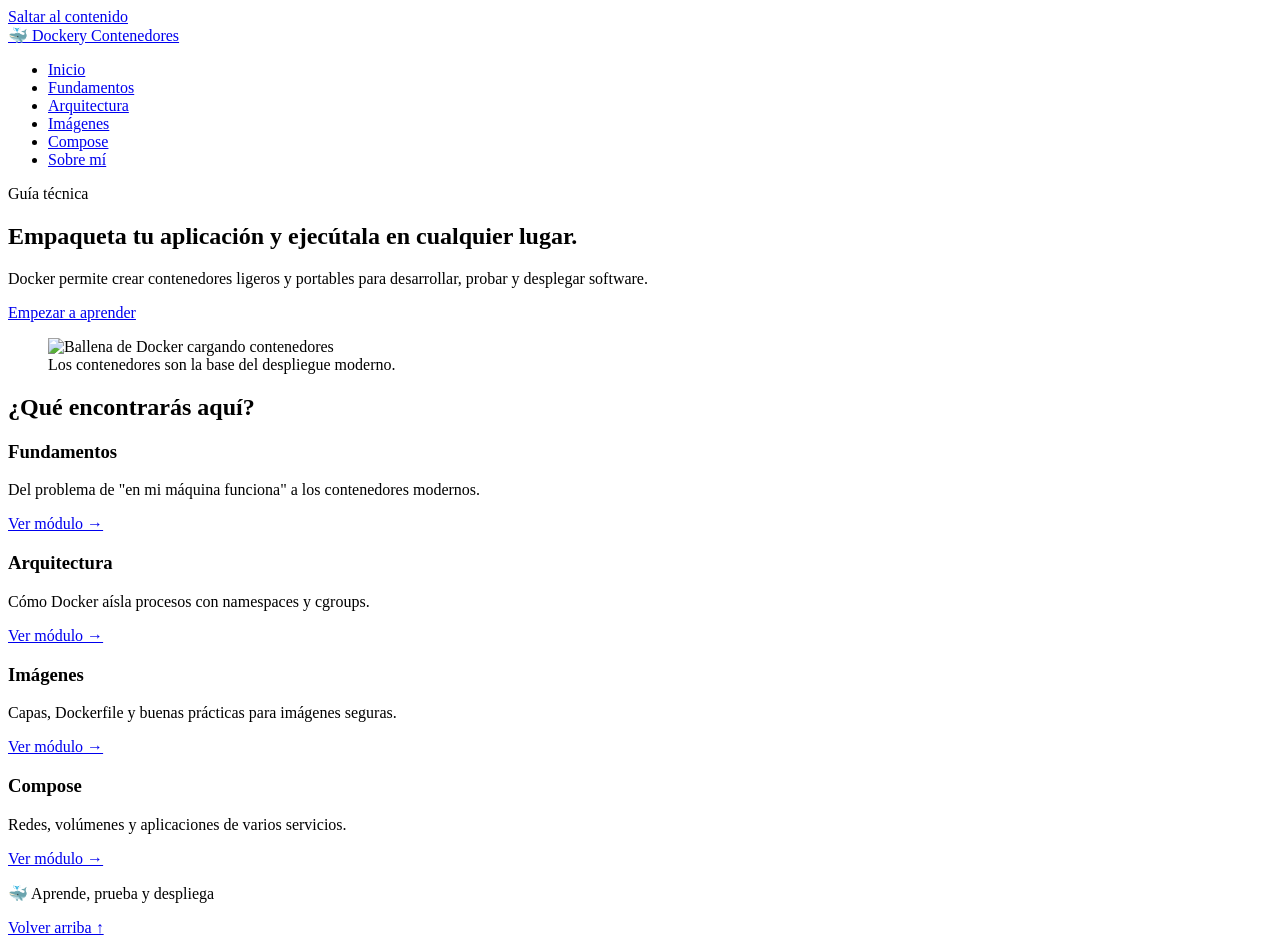
==== index.html @ 551ea1d3 "first commit" ====
<!DOCTYPE html>
<html lang="en">
<head>
    <meta charset="UTF-8">
    <meta name="viewport" content="width=device-width, initial-scale=1.0">
    <meta name="description" content="Aprende qué es Docker y cómo funcionan los contenedores.">
    <title>Inicio | Docker y Contenedores</title>
    <link rel="preconnect" href="https://fonts.googleapis.com">
    <link rel="preconnect" href="https://fonts.gstatic.com" crossorigin>
    <link href="https://fonts.googleapis.com/css2?family=Poppins:wght@400;500;600;700&display=swap" rel="stylesheet">
    <link rel="stylesheet" href="css/estilos.css">
</head>
<body>
    <a class="skip-link" href="#contenido">Saltar al contenido</a>

    <header class="site-header">
        <div class="container header-layout">
            <a class="brand" href="index.html">🐳 Docker<span>y Contenedores</span></a>
            <nav aria-label="Navegación principal">
                <ul class="nav-list">
                    <li><a href="index.html" class="activo" aria-current="page">Inicio</a></li>
                    <li><a href="fundamentos.html">Fundamentos</a></li>
                    <li><a href="arquitectura.html">Arquitectura</a></li>
                    <li><a href="imagenes.html">Imágenes</a></li>
                    <li><a href="compose.html">Compose</a></li>
                    <li><a href="sobre-mi.html">Sobre mí</a></li>
                </ul>
            </nav>
        </div>
    </header>
        <main id="contenido" class="container">
        <section class="hero">
            <div>
                <p class="eyebrow">Guía técnica</p>
                <h1>Empaqueta tu aplicación y ejecútala en cualquier lugar.</h1>
                <p class="lead">Docker permite crear contenedores ligeros y portables para desarrollar, probar y desplegar software.</p>
                <a class="button" href="conceptos.html">Empezar a aprender</a>
            </div>
            <figure>
                <img src="img/DockerDesktop.png" alt="Ballena de Docker cargando contenedores" width="600" height="340">
                <figcaption>Los contenedores son la base del despliegue moderno.</figcaption>
            </figure>
        </section>

        <section>
            <h2>¿Qué encontrarás aquí?</h2>
            <div class="card-list">
                <article class="card">
                    <h3>Fundamentos</h3>
                    <p>Del problema de "en mi máquina funciona" a los contenedores modernos.</p>
                    <a href="fundamentos.html">Ver módulo →</a>
                </article>
                <article class="card">
                    <h3>Arquitectura</h3>
                    <p>Cómo Docker aísla procesos con namespaces y cgroups.</p>
                    <a href="arquitectura.html">Ver módulo →</a>
                </article>
                <article class="card">
                    <h3>Imágenes</h3>
                    <p>Capas, Dockerfile y buenas prácticas para imágenes seguras.</p>
                    <a href="imagenes.html">Ver módulo →</a>
                </article>
                <article class="card">
                    <h3>Compose</h3>
                    <p>Redes, volúmenes y aplicaciones de varios servicios.</p>
                    <a href="compose.html">Ver módulo →</a>
                </article>
            </div>
        </section>
    </main>
      <footer class="site-footer">
        <div class="container footer-layout">
            <p>🐳 Aprende, prueba y despliega</p>
            <a href="#contenido">Volver arriba ↑</a>
        </div>
    </footer>
</body>
</html>
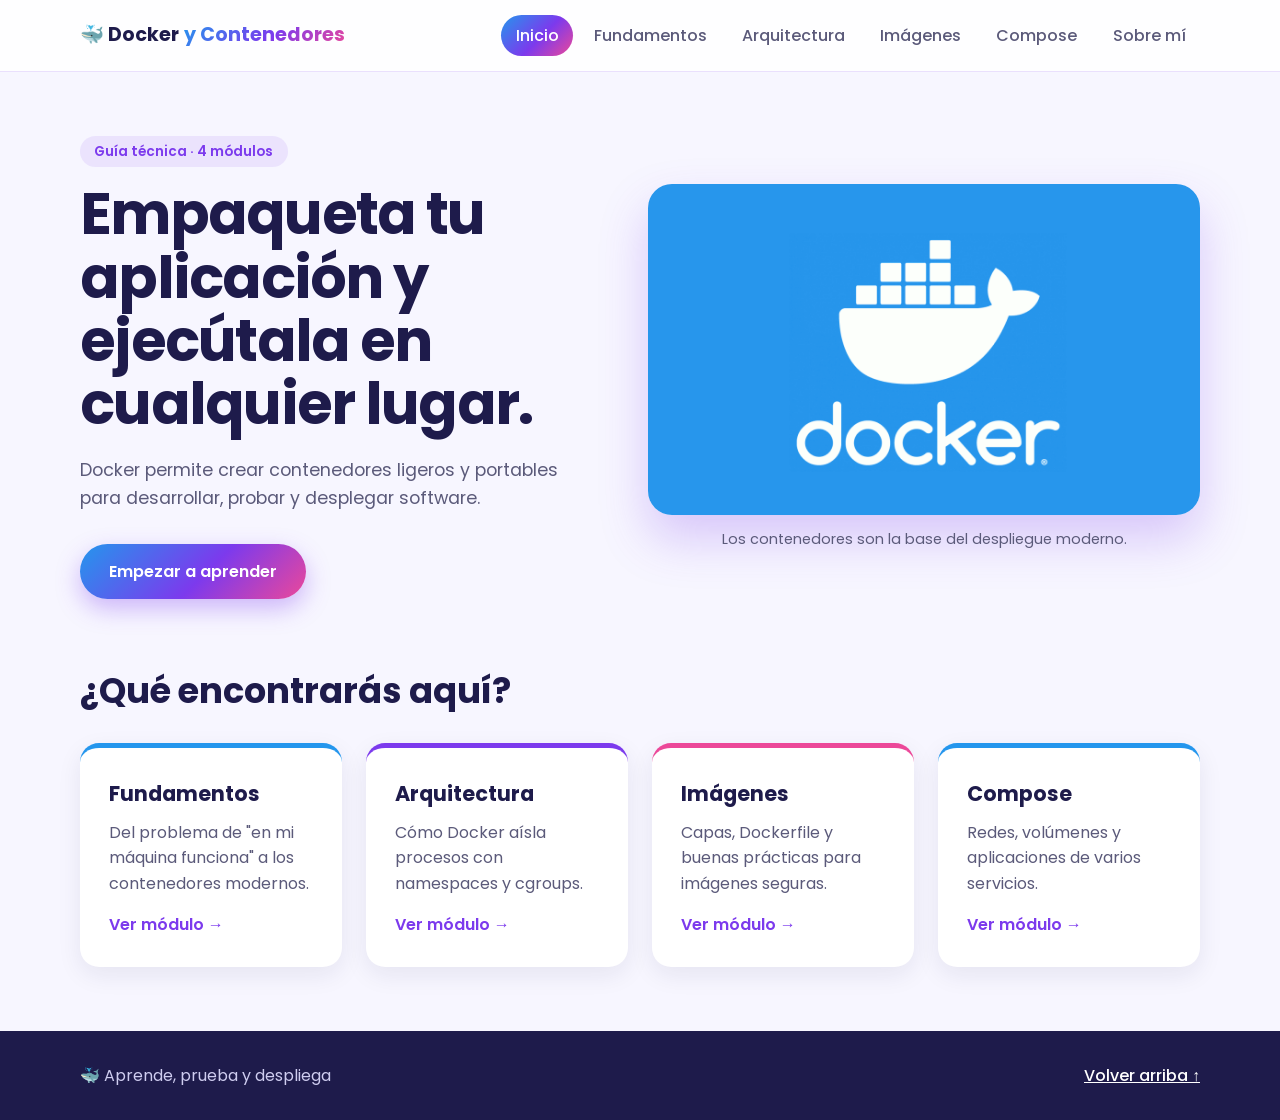
==== commit 5b62ca91: "Actualizada la navegación y el contenido de la página de inicio, incluyendo cambios en el menú y el " ====
--- a/index.html
+++ b/index.html
@@ -16,14 +16,15 @@
     <header class="site-header">
         <div class="container header-layout">
             <a class="brand" href="index.html">🐳 Docker<span>y Contenedores</span></a>
-            <nav aria-label="Navegación principal">
+                 <button class="menu-toggle" type="button" aria-label="Abrir menú" aria-expanded="false" aria-controls="nav-principal">☰</button>
+            <nav id="nav-principal" aria-label="Navegación principal">
                 <ul class="nav-list">
                     <li><a href="index.html" class="activo" aria-current="page">Inicio</a></li>
                     <li><a href="fundamentos.html">Fundamentos</a></li>
                     <li><a href="arquitectura.html">Arquitectura</a></li>
                     <li><a href="imagenes.html">Imágenes</a></li>
                     <li><a href="compose.html">Compose</a></li>
-                    <li><a href="sobre-mi.html">Sobre mí</a></li>
+                    <li><a href="creador.html">Sobre mí</a></li>
                 </ul>
             </nav>
         </div>
@@ -31,10 +32,10 @@
         <main id="contenido" class="container">
         <section class="hero">
             <div>
-                <p class="eyebrow">Guía técnica</p>
+                <p class="eyebrow">Guía técnica · 4 módulos</p>
                 <h1>Empaqueta tu aplicación y ejecútala en cualquier lugar.</h1>
                 <p class="lead">Docker permite crear contenedores ligeros y portables para desarrollar, probar y desplegar software.</p>
-                <a class="button" href="conceptos.html">Empezar a aprender</a>
+                <a class="button" href="fundamentos.html">Empezar a aprender</a>
             </div>
             <figure>
                 <img src="img/DockerDesktop.png" alt="Ballena de Docker cargando contenedores" width="600" height="340">
@@ -74,5 +75,6 @@
             <a href="#contenido">Volver arriba ↑</a>
         </div>
     </footer>
+<script src="js/script.js" defer></script>
 </body>
 </html>
--- a/css/estilos.css
+++ b/css/estilos.css
@@ -0,0 +1,852 @@
+:root {
+    --azul: #2496ED;
+    --morado: #7C3AED;
+    --rosa: #EC4899;
+    --texto: #1e1b4b;
+    --texto-suave: #5b5a7a;
+    --fondo: #f7f6ff;
+    --blanco: #ffffff;
+
+    --degradado: linear-gradient(135deg, var(--azul), var(--morado) 55%, var(--rosa));
+    --alto-header: 4.5rem;
+}
+
+* {
+    box-sizing: border-box;
+}
+
+body {
+    margin: 0;
+    padding-top: var(--alto-header);
+    font-family: 'Poppins', sans-serif;
+    color: var(--texto);
+    background: var(--fondo);
+    line-height: 1.6;
+}
+
+h1, h2, h3, p {
+    margin: 0;
+}
+
+img {
+    display: block;
+    max-width: 100%;
+    height: auto;
+}
+
+a {
+    color: var(--morado);
+}
+
+.container {
+    width: min(70rem, 100% - 2rem);
+    margin-inline: auto;
+}
+
+.skip-link {
+    position: absolute;
+    left: 1rem;
+    top: -4rem;
+    padding: 0.5rem 1rem;
+    background: var(--texto);
+    color: var(--blanco);
+    border-radius: 0.5rem;
+    z-index: 200;
+}
+.skip-link:focus {
+    top: 0.5rem;
+}
+
+.site-header {
+    position: fixed;
+    top: 0;
+    left: 0;
+    right: 0;
+    height: var(--alto-header);
+    background: rgba(255, 255, 255, 0.85);
+    backdrop-filter: blur(10px);
+    border-bottom: 1px solid rgba(124, 58, 237, 0.15);
+    z-index: 100;
+}
+
+.header-layout {
+    display: flex;
+    justify-content: space-between;
+    align-items: center;
+    height: 100%;
+}
+
+.brand {
+    font-weight: 700;
+    font-size: 1.2rem;
+    color: var(--texto);
+    text-decoration: none;
+}
+.brand span {
+    margin-left: 0.3rem;
+    background: var(--degradado);
+    -webkit-background-clip: text;
+    background-clip: text;
+    color: transparent;
+}
+
+.nav-list {
+    display: flex;
+    gap: 0.4rem;
+    margin: 0;
+    padding: 0;
+    list-style: none;
+}
+
+.nav-list a {
+    display: block;
+    padding: 0.5rem 0.9rem;
+    border-radius: 2rem;
+    color: var(--texto-suave);
+    font-weight: 500;
+    text-decoration: none;
+    transition: background 0.2s, color 0.2s;
+}
+
+.nav-list a:hover {
+    background: rgba(124, 58, 237, 0.1);
+    color: var(--morado);
+}
+
+.nav-list a.activo {
+    background: var(--degradado);
+    color: var(--blanco);
+}
+
+a:focus-visible {
+    outline: 3px solid var(--azul);
+    outline-offset: 3px;
+}
+
+.hero {
+    display: flex;
+    flex-wrap: wrap;
+    align-items: center;
+    gap: 3rem;
+    padding-block: 4rem;
+}
+
+.hero > div {
+    flex: 1 1 22rem;
+}
+
+.hero figure {
+    flex: 1 1 24rem;
+    margin: 0;
+}
+
+.hero img {
+    width: 100%;
+    border-radius: 1.5rem;
+    box-shadow: 0 1.5rem 3rem rgba(124, 58, 237, 0.25);
+}
+
+figcaption {
+    margin-top: 0.8rem;
+    font-size: 0.9rem;
+    color: var(--texto-suave);
+    text-align: center;
+}
+
+.eyebrow {
+    display: inline-block;
+    margin-bottom: 1rem;
+    padding: 0.3rem 0.9rem;
+    border-radius: 2rem;
+    background: rgba(124, 58, 237, 0.1);
+    color: var(--morado);
+    font-size: 0.85rem;
+    font-weight: 600;
+}
+
+h1 {
+    font-size: clamp(2.2rem, 5vw, 3.6rem);
+    line-height: 1.1;
+    letter-spacing: -0.03em;
+}
+
+.lead {
+    margin-top: 1.2rem;
+    font-size: 1.1rem;
+    color: var(--texto-suave);
+}
+
+.button {
+    display: inline-block;
+    margin-top: 2rem;
+    padding: 0.9rem 1.8rem;
+    border-radius: 3rem;
+    background: var(--degradado);
+    color: var(--blanco);
+    font-weight: 600;
+    text-decoration: none;
+    box-shadow: 0 0.6rem 1.5rem rgba(124, 58, 237, 0.35);
+    transition: transform 0.2s, box-shadow 0.2s;
+}
+
+.button:hover {
+    transform: translateY(-3px);
+    box-shadow: 0 1rem 2rem rgba(124, 58, 237, 0.45);
+}
+
+main > section + section {
+    padding-bottom: 4rem;
+}
+
+h2 {
+    font-size: clamp(1.6rem, 3vw, 2.2rem);
+    margin-bottom: 1.5rem;
+}
+
+.card-list {
+    display: flex;
+    flex-wrap: wrap;
+    gap: 1.5rem;
+}
+
+.card {
+    flex: 1 1 15rem;
+    padding: 1.8rem;
+    background: var(--blanco);
+    border-radius: 1.2rem;
+    border-top: 5px solid var(--azul);
+    box-shadow: 0 0.5rem 1.5rem rgba(30, 27, 75, 0.08);
+    transition: transform 0.2s, box-shadow 0.2s;
+}
+
+.card:nth-child(2) { border-top-color: var(--morado); }
+.card:nth-child(3) { border-top-color: var(--rosa); }
+
+.card:hover {
+    transform: translateY(-6px);
+    box-shadow: 0 1rem 2rem rgba(30, 27, 75, 0.15);
+}
+
+.card h3 {
+    margin-bottom: 0.6rem;
+    font-size: 1.3rem;
+}
+
+.card p {
+    margin-bottom: 1rem;
+    color: var(--texto-suave);
+}
+
+.card a {
+    font-weight: 600;
+    text-decoration: none;
+}
+
+.card a:hover {
+    text-decoration: underline;
+}
+
+.site-footer {
+    padding-block: 2rem;
+    background: var(--texto);
+    color: #cfcdf0;
+}
+
+.footer-layout {
+    display: flex;
+    flex-wrap: wrap;
+    justify-content: space-between;
+    align-items: center;
+    gap: 1rem;
+}
+
+.site-footer a {
+    color: var(--blanco);
+    font-weight: 500;
+}
+
+html {
+    scroll-behavior: smooth;
+}
+
+.page-intro {
+    padding-block: 3rem 2rem;
+}
+
+.page-layout {
+    display: flex;
+    flex-wrap: wrap;
+    align-items: flex-start;
+    gap: 3rem;
+    padding-bottom: 4rem;
+}
+
+.toc {
+    flex: 0 0 14rem;
+    position: sticky;
+    top: calc(var(--alto-header) + 1.5rem);
+    padding: 1.2rem 1.4rem;
+    background: var(--blanco);
+    border-radius: 1rem;
+    border-left: 4px solid var(--morado);
+    box-shadow: 0 0.5rem 1.5rem rgba(30, 27, 75, 0.08);
+}
+
+.toc-titulo {
+    margin-bottom: 0.8rem;
+    font-size: 0.8rem;
+    font-weight: 600;
+    text-transform: uppercase;
+    letter-spacing: 0.08em;
+    color: var(--texto-suave);
+}
+
+.toc ul {
+    margin: 0;
+    padding: 0;
+    list-style: none;
+}
+
+.toc li + li {
+    margin-top: 0.6rem;
+}
+
+.toc a {
+    font-size: 0.95rem;
+    text-decoration: none;
+    color: var(--texto);
+}
+
+.toc a:hover {
+    color: var(--morado);
+}
+
+.contenido-pagina {
+    flex: 1 1 28rem;
+    min-width: 0;
+}
+
+.contenido-pagina section {
+    padding-bottom: 2.5rem;
+    scroll-margin-top: calc(var(--alto-header) + 1.5rem);
+}
+
+.contenido-pagina h2 {
+    margin-bottom: 1rem;
+}
+
+.contenido-pagina p + p {
+    margin-top: 1rem;
+}
+
+.nota {
+    margin-top: 1.5rem;
+    padding: 1rem 1.3rem;
+    border-radius: 0.8rem;
+    background: rgba(36, 150, 237, 0.1);
+    border-left: 4px solid var(--azul);
+}
+
+.linea-tiempo {
+    display: grid;
+    gap: 1rem;
+    margin: 1.5rem 0 0;
+    padding: 0;
+    list-style: none;
+}
+
+.linea-tiempo li {
+    display: flex;
+    flex-wrap: wrap;
+    align-items: flex-start;
+    gap: 0.8rem 1.3rem;
+    padding: 1.1rem 1.4rem;
+    background: var(--blanco);
+    border-radius: 1rem;
+    box-shadow: 0 0.4rem 1.2rem rgba(30, 27, 75, 0.07);
+    transition: transform 0.2s;
+}
+
+.linea-tiempo li:hover {
+    transform: translateX(6px);
+}
+
+.anio {
+    flex: 0 0 4.5rem;
+    padding: 0.35rem 0;
+    border-radius: 2rem;
+    background: var(--degradado);
+    color: var(--blanco);
+    font-size: 0.95rem;
+    font-weight: 700;
+    text-align: center;
+}
+
+.linea-tiempo li > div {
+    flex: 1 1 14rem;
+}
+
+.linea-tiempo h3 {
+    margin-bottom: 0.2rem;
+    font-size: 1.05rem;
+}
+
+.linea-tiempo p {
+    font-size: 0.95rem;
+    color: var(--texto-suave);
+}
+
+.figura {
+    margin: 1.5rem 0;
+}
+
+.figura img {
+    width: 100%;
+    border-radius: 1rem;
+    box-shadow: 0 0.8rem 2rem rgba(30, 27, 75, 0.12);
+}
+
+.tabla-scroll {
+    margin-top: 1.5rem;
+    overflow-x: auto;
+    border-radius: 1rem;
+    box-shadow: 0 0.5rem 1.5rem rgba(30, 27, 75, 0.08);
+}
+
+table {
+    width: 100%;
+    border-collapse: collapse;
+    background: var(--blanco);
+    font-size: 0.95rem;
+}
+
+caption {
+    padding: 0.8rem;
+    font-size: 0.85rem;
+    color: var(--texto-suave);
+    caption-side: bottom;
+}
+
+th, td {
+    padding: 0.9rem 1.1rem;
+    text-align: left;
+    vertical-align: top;
+}
+
+thead {
+    background: var(--degradado);
+}
+
+thead th {
+    color: var(--blanco);
+}
+
+tbody th + td,
+tbody td + td {
+    border-left: 1px solid rgba(124, 58, 237, 0.18);
+}
+
+thead th + th {
+    border-left: 1px solid rgba(255, 255, 255, 0.4);
+}
+
+tbody tr + tr {
+    border-top: 1px solid rgba(124, 58, 237, 0.12);
+}
+
+tbody th {
+    color: var(--morado);
+    white-space: nowrap;
+}
+
+.glosario {
+    margin: 0;
+}
+
+.glosario dt {
+    margin-top: 1.2rem;
+    font-weight: 600;
+    color: var(--morado);
+}
+
+.glosario dd {
+    margin: 0.2rem 0 0;
+    color: var(--texto-suave);
+}
+
+.pagina-siguiente {
+    display: block;
+    margin-top: 1rem;
+    padding: 1.4rem 1.6rem;
+    border-radius: 1rem;
+    background: var(--degradado);
+    color: var(--blanco);
+    font-size: 1.3rem;
+    font-weight: 600;
+    text-align: right;
+    text-decoration: none;
+    transition: transform 0.2s;
+}
+
+.pagina-siguiente span {
+    display: block;
+    font-size: 0.8rem;
+    font-weight: 400;
+    opacity: 0.85;
+}
+
+.pagina-siguiente:hover {
+    transform: translateY(-4px);
+    color: var(--blanco);
+}
+
+code {
+    padding: 0.15rem 0.45rem;
+    border-radius: 0.4rem;
+    background: rgba(124, 58, 237, 0.1);
+    color: var(--morado);
+    font-family: 'Consolas', 'Courier New', monospace;
+    font-size: 0.9em;
+}
+
+pre {
+    margin: 1.2rem 0;
+    padding: 1.2rem 1.4rem;
+    overflow-x: auto;
+    border-radius: 1rem;
+    background: var(--texto);
+    box-shadow: 0 0.5rem 1.5rem rgba(30, 27, 75, 0.2);
+}
+
+pre code {
+    padding: 0;
+    background: none;
+    color: #e9e5ff;
+    font-size: 0.9rem;
+    line-height: 1.7;
+}
+
+th code, td code {
+    white-space: nowrap;
+}
+
+thead th code {
+    background: rgba(255, 255, 255, 0.2);
+    color: var(--blanco);
+}
+
+.subtitulo {
+    margin: 1.8rem 0 0.6rem;
+    font-size: 1.2rem;
+}
+
+.pasos {
+    margin: 1.5rem 0 0;
+    padding: 0;
+    list-style: none;
+    counter-reset: paso;
+}
+
+.pasos li {
+    position: relative;
+    margin-bottom: 0.9rem;
+    padding: 0.9rem 1.2rem 0.9rem 4rem;
+    background: var(--blanco);
+    border-radius: 1rem;
+    box-shadow: 0 0.4rem 1.2rem rgba(30, 27, 75, 0.07);
+    color: var(--texto-suave);
+    counter-increment: paso;
+}
+
+.pasos li::before {
+    content: counter(paso);
+    position: absolute;
+    left: 1.1rem;
+    top: 50%;
+    transform: translateY(-50%);
+    display: grid;
+    place-items: center;
+    width: 2rem;
+    height: 2rem;
+    border-radius: 50%;
+    background: var(--degradado);
+    color: var(--blanco);
+    font-weight: 700;
+    font-size: 0.9rem;
+}
+
+.pasos strong {
+    color: var(--texto);
+}
+
+.lista {
+    margin: 1.2rem 0 0;
+    padding-left: 1.3rem;
+    color: var(--texto-suave);
+}
+
+.lista li {
+    margin-bottom: 0.6rem;
+}
+
+.lista li::marker {
+    color: var(--morado);
+}
+
+.lista strong {
+    color: var(--texto);
+}
+
+.comparar {
+    display: flex;
+    flex-wrap: wrap;
+    gap: 1.2rem;
+    margin: 1.5rem 0;
+}
+
+.comparar > div {
+    flex: 1 1 18rem;
+    min-width: 0;
+}
+
+.comparar pre {
+    margin: 0.7rem 0;
+}
+
+.comparar p {
+    font-size: 0.92rem;
+    color: var(--texto-suave);
+}
+
+.etiqueta {
+    display: inline-block;
+    padding: 0.25rem 0.9rem;
+    border-radius: 2rem;
+    font-size: 0.82rem;
+    font-weight: 600;
+}
+
+.etiqueta.mal {
+    background: rgba(236, 72, 153, 0.12);
+    color: #be185d;
+}
+
+.etiqueta.bien {
+    background: rgba(36, 150, 237, 0.12);
+    color: #0b6cb8;
+}
+
+.perfil {
+    display: flex;
+    flex-wrap: wrap;
+    align-items: center;
+    gap: 3rem;
+    padding-bottom: 4rem;
+}
+
+.perfil figure {
+    flex: 0 1 19rem;
+    margin: 0;
+}
+
+.perfil img {
+    width: 100%;
+    aspect-ratio: 4 / 5;
+    object-fit: cover;
+    object-position: center top;
+    border: 6px solid var(--blanco);
+    border-radius: 1.5rem;
+    box-shadow: 0 1.5rem 3rem rgba(124, 58, 237, 0.25);
+}
+
+.perfil-texto {
+    flex: 1 1 22rem;
+}
+
+.perfil-texto h2 {
+    margin-bottom: 1rem;
+}
+
+.perfil-texto p + p {
+    margin-top: 1rem;
+}
+
+.datos {
+    display: flex;
+    flex-wrap: wrap;
+    gap: 0.6rem;
+    margin: 1.5rem 0 0;
+    padding: 0;
+    list-style: none;
+}
+
+.datos li {
+    padding: 0.4rem 1rem;
+    border-radius: 2rem;
+    background: rgba(124, 58, 237, 0.1);
+    color: var(--morado);
+    font-size: 0.9rem;
+    font-weight: 500;
+}
+
+.fuentes-seccion {
+    padding-bottom: 3rem;
+}
+
+.fuentes {
+    display: grid;
+    grid-template-columns: repeat(auto-fit, minmax(20rem, 1fr));
+    gap: 1rem;
+    margin: 1.5rem 0 0;
+    padding: 0;
+    list-style: none;
+}
+
+.fuentes li {
+    padding: 1.2rem 1.4rem;
+    background: var(--blanco);
+    border-left: 4px solid var(--azul);
+    border-radius: 1rem;
+    box-shadow: 0 0.4rem 1.2rem rgba(30, 27, 75, 0.07);
+}
+
+.fuentes li:nth-child(3n + 2) { border-left-color: var(--morado); }
+.fuentes li:nth-child(3n) { border-left-color: var(--rosa); }
+
+.fuentes a {
+    font-weight: 600;
+    text-decoration: none;
+}
+
+.fuentes a:hover {
+    text-decoration: underline;
+}
+
+.fuentes p {
+    margin-top: 0.3rem;
+    font-size: 0.92rem;
+    color: var(--texto-suave);
+}
+
+.uso {
+    display: inline-block;
+    margin-top: 0.7rem;
+    font-size: 0.8rem;
+    font-weight: 500;
+    color: var(--morado);
+}
+
+main > .pagina-siguiente {
+    margin-bottom: 4rem;
+}
+
+.menu-toggle {
+    display: none;
+}
+
+button:focus-visible {
+    outline: 3px solid var(--azul);
+    outline-offset: 3px;
+}
+
+@media (max-width: 960px) {
+    .menu-toggle {
+        display: inline-flex;
+        align-items: center;
+        justify-content: center;
+        width: 2.8rem;
+        height: 2.8rem;
+        border: none;
+        border-radius: 0.8rem;
+        background: var(--degradado);
+        color: var(--blanco);
+        font-size: 1.4rem;
+        cursor: pointer;
+    }
+
+    .site-header nav {
+        display: none;
+        position: absolute;
+        top: 100%;
+        left: 0;
+        right: 0;
+        padding: 1rem;
+        background: rgba(255, 255, 255, 0.98);
+        border-bottom: 1px solid rgba(124, 58, 237, 0.15);
+        box-shadow: 0 1rem 2rem rgba(30, 27, 75, 0.12);
+    }
+
+    .site-header nav.abierto {
+        display: block;
+    }
+
+    .nav-list {
+        flex-direction: column;
+        gap: 0.3rem;
+    }
+
+    .nav-list a {
+        padding: 0.8rem 1rem;
+        border-radius: 0.8rem;
+    }
+
+    .toc {
+        position: static;
+        flex: 1 1 100%;
+    }
+}
+
+pre {
+    position: relative;
+    padding-right: 6rem;
+}
+
+.btn-copiar {
+    position: absolute;
+    top: 0.6rem;
+    right: 0.6rem;
+    padding: 0.3rem 0.8rem;
+    border: 1px solid rgba(255, 255, 255, 0.3);
+    border-radius: 0.5rem;
+    background: rgba(255, 255, 255, 0.1);
+    color: #e9e5ff;
+    font-family: inherit;
+    font-size: 0.8rem;
+    cursor: pointer;
+    transition: background 0.2s;
+}
+
+.btn-copiar:hover {
+    background: rgba(255, 255, 255, 0.25);
+}
+
+.btn-copiar.copiado {
+    background: var(--azul);
+    border-color: var(--azul);
+    color: var(--blanco);
+}
+
+.toc a {
+    display: block;
+    transition: color 0.2s;
+}
+
+.toc a.actual {
+    color: var(--morado);
+    font-weight: 600;
+}
+
+.resultado-etiqueta {
+    margin-top: 0.8rem;
+    font-size: 0.85rem;
+    font-weight: 600;
+    color: var(--texto-suave);
+}
+
+pre.salida {
+    margin-top: 0.4rem;
+    padding-right: 1.4rem;
+    background: #2f2b63;
+    box-shadow: none;
+    border-left: 4px solid var(--azul);
+}
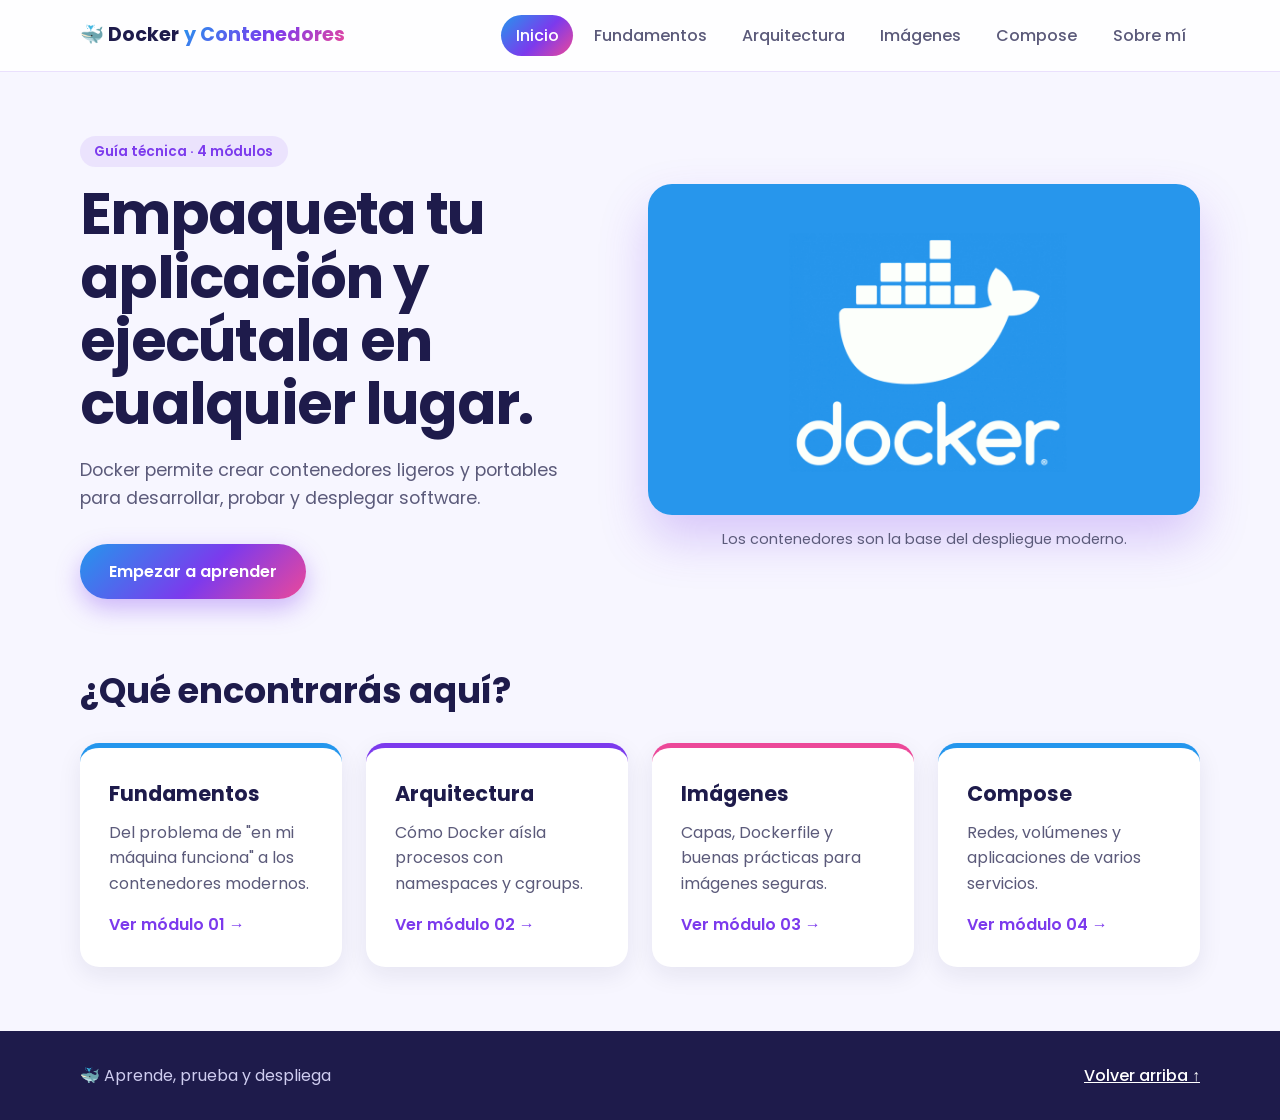
==== commit 0fc75792: "Mejorados los textos de los enlaces de las tarjetas del inicio." ====
--- a/index.html
+++ b/index.html
@@ -1,5 +1,6 @@
 <!DOCTYPE html>
-<html lang="en">
+<html lang="es">
+
 <head>
     <meta charset="UTF-8">
     <meta name="viewport" content="width=device-width, initial-scale=1.0">
@@ -10,13 +11,15 @@
     <link href="https://fonts.googleapis.com/css2?family=Poppins:wght@400;500;600;700&display=swap" rel="stylesheet">
     <link rel="stylesheet" href="css/estilos.css">
 </head>
+
 <body>
     <a class="skip-link" href="#contenido">Saltar al contenido</a>
 
     <header class="site-header">
         <div class="container header-layout">
             <a class="brand" href="index.html">🐳 Docker<span>y Contenedores</span></a>
-                 <button class="menu-toggle" type="button" aria-label="Abrir menú" aria-expanded="false" aria-controls="nav-principal">☰</button>
+            <button class="menu-toggle" type="button" aria-label="Abrir menú" aria-expanded="false"
+                aria-controls="nav-principal">☰</button>
             <nav id="nav-principal" aria-label="Navegación principal">
                 <ul class="nav-list">
                     <li><a href="index.html" class="activo" aria-current="page">Inicio</a></li>
@@ -29,12 +32,13 @@
             </nav>
         </div>
     </header>
-        <main id="contenido" class="container">
+    <main id="contenido" class="container">
         <section class="hero">
             <div>
                 <p class="eyebrow">Guía técnica · 4 módulos</p>
                 <h1>Empaqueta tu aplicación y ejecútala en cualquier lugar.</h1>
-                <p class="lead">Docker permite crear contenedores ligeros y portables para desarrollar, probar y desplegar software.</p>
+                <p class="lead">Docker permite crear contenedores ligeros y portables para desarrollar, probar y
+                    desplegar software.</p>
                 <a class="button" href="fundamentos.html">Empezar a aprender</a>
             </div>
             <figure>
@@ -49,32 +53,33 @@
                 <article class="card">
                     <h3>Fundamentos</h3>
                     <p>Del problema de "en mi máquina funciona" a los contenedores modernos.</p>
-                    <a href="fundamentos.html">Ver módulo →</a>
+                    <a href="fundamentos.html">Ver módulo 01 →</a>
                 </article>
                 <article class="card">
                     <h3>Arquitectura</h3>
                     <p>Cómo Docker aísla procesos con namespaces y cgroups.</p>
-                    <a href="arquitectura.html">Ver módulo →</a>
+                    <a href="arquitectura.html">Ver módulo 02 →</a>
                 </article>
                 <article class="card">
                     <h3>Imágenes</h3>
                     <p>Capas, Dockerfile y buenas prácticas para imágenes seguras.</p>
-                    <a href="imagenes.html">Ver módulo →</a>
+                    <a href="imagenes.html">Ver módulo 03 →</a>
                 </article>
                 <article class="card">
                     <h3>Compose</h3>
                     <p>Redes, volúmenes y aplicaciones de varios servicios.</p>
-                    <a href="compose.html">Ver módulo →</a>
+                    <a href="compose.html">Ver módulo 04 →</a>
                 </article>
             </div>
         </section>
     </main>
-      <footer class="site-footer">
+    <footer class="site-footer">
         <div class="container footer-layout">
             <p>🐳 Aprende, prueba y despliega</p>
             <a href="#contenido">Volver arriba ↑</a>
         </div>
     </footer>
-<script src="js/script.js" defer></script>
+    <script src="js/script.js" defer></script>
 </body>
+
 </html>
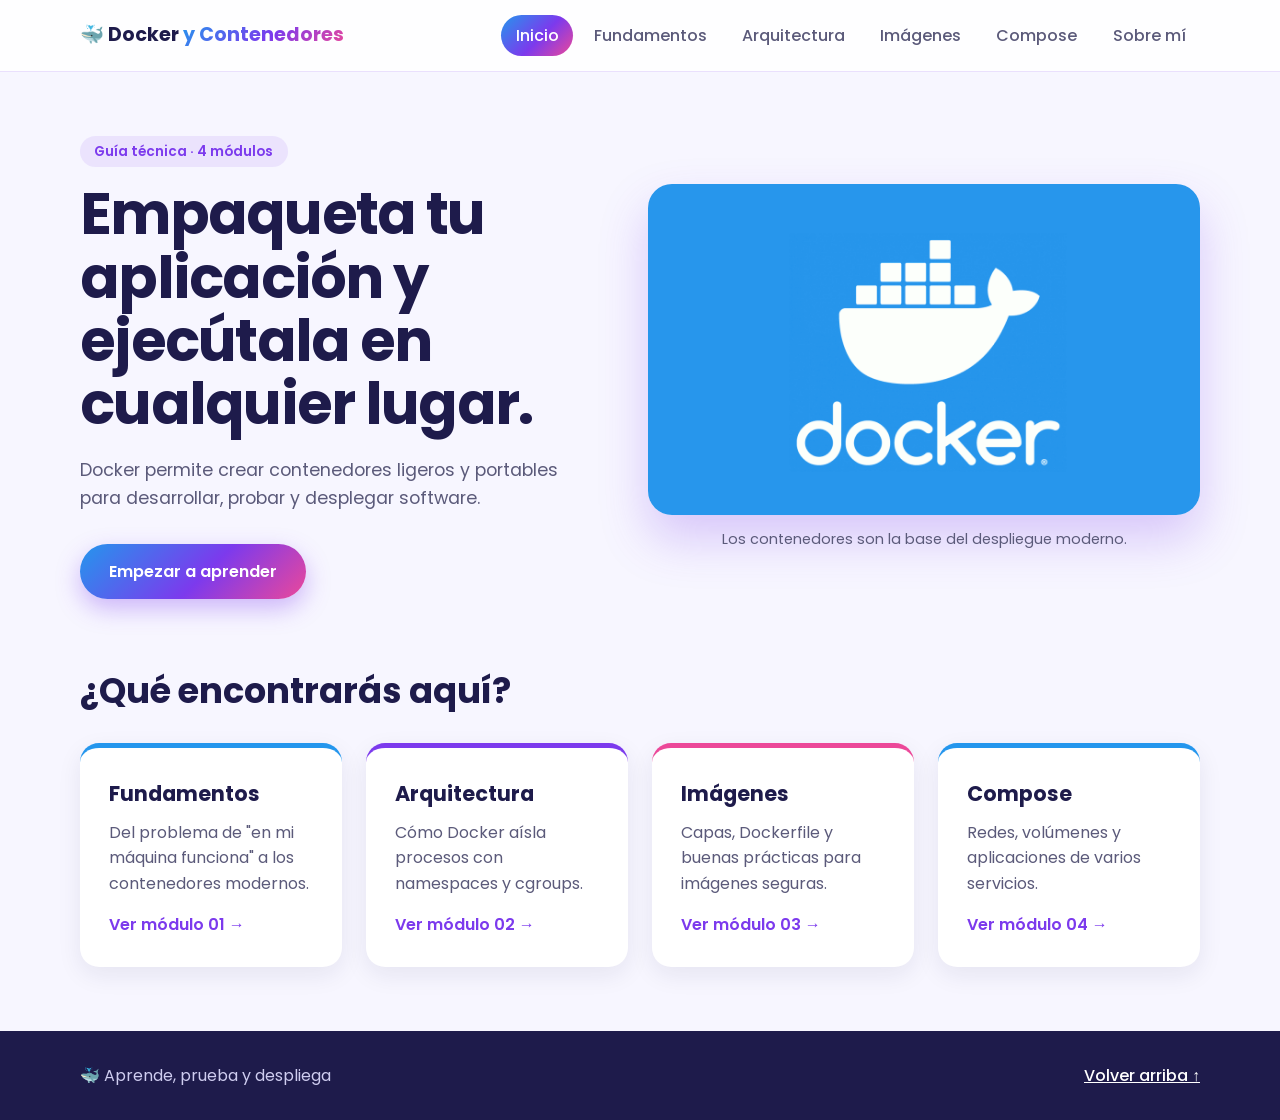
==== commit f39cd6f0: "Corrige el espaciado del encabezado de inicio." ====
--- a/index.html
+++ b/index.html
@@ -17,7 +17,7 @@
 
     <header class="site-header">
         <div class="container header-layout">
-            <a class="brand" href="index.html">🐳 Docker<span>y Contenedores</span></a>
+            <a class="brand" href="index.html">🐳 Docker <span>y Contenedores</span></a>
             <button class="menu-toggle" type="button" aria-label="Abrir menú" aria-expanded="false"
                 aria-controls="nav-principal">☰</button>
             <nav id="nav-principal" aria-label="Navegación principal">
--- a/css/estilos.css
+++ b/css/estilos.css
@@ -83,7 +83,6 @@
     text-decoration: none;
 }
 .brand span {
-    margin-left: 0.3rem;
     background: var(--degradado);
     -webkit-background-clip: text;
     background-clip: text;
